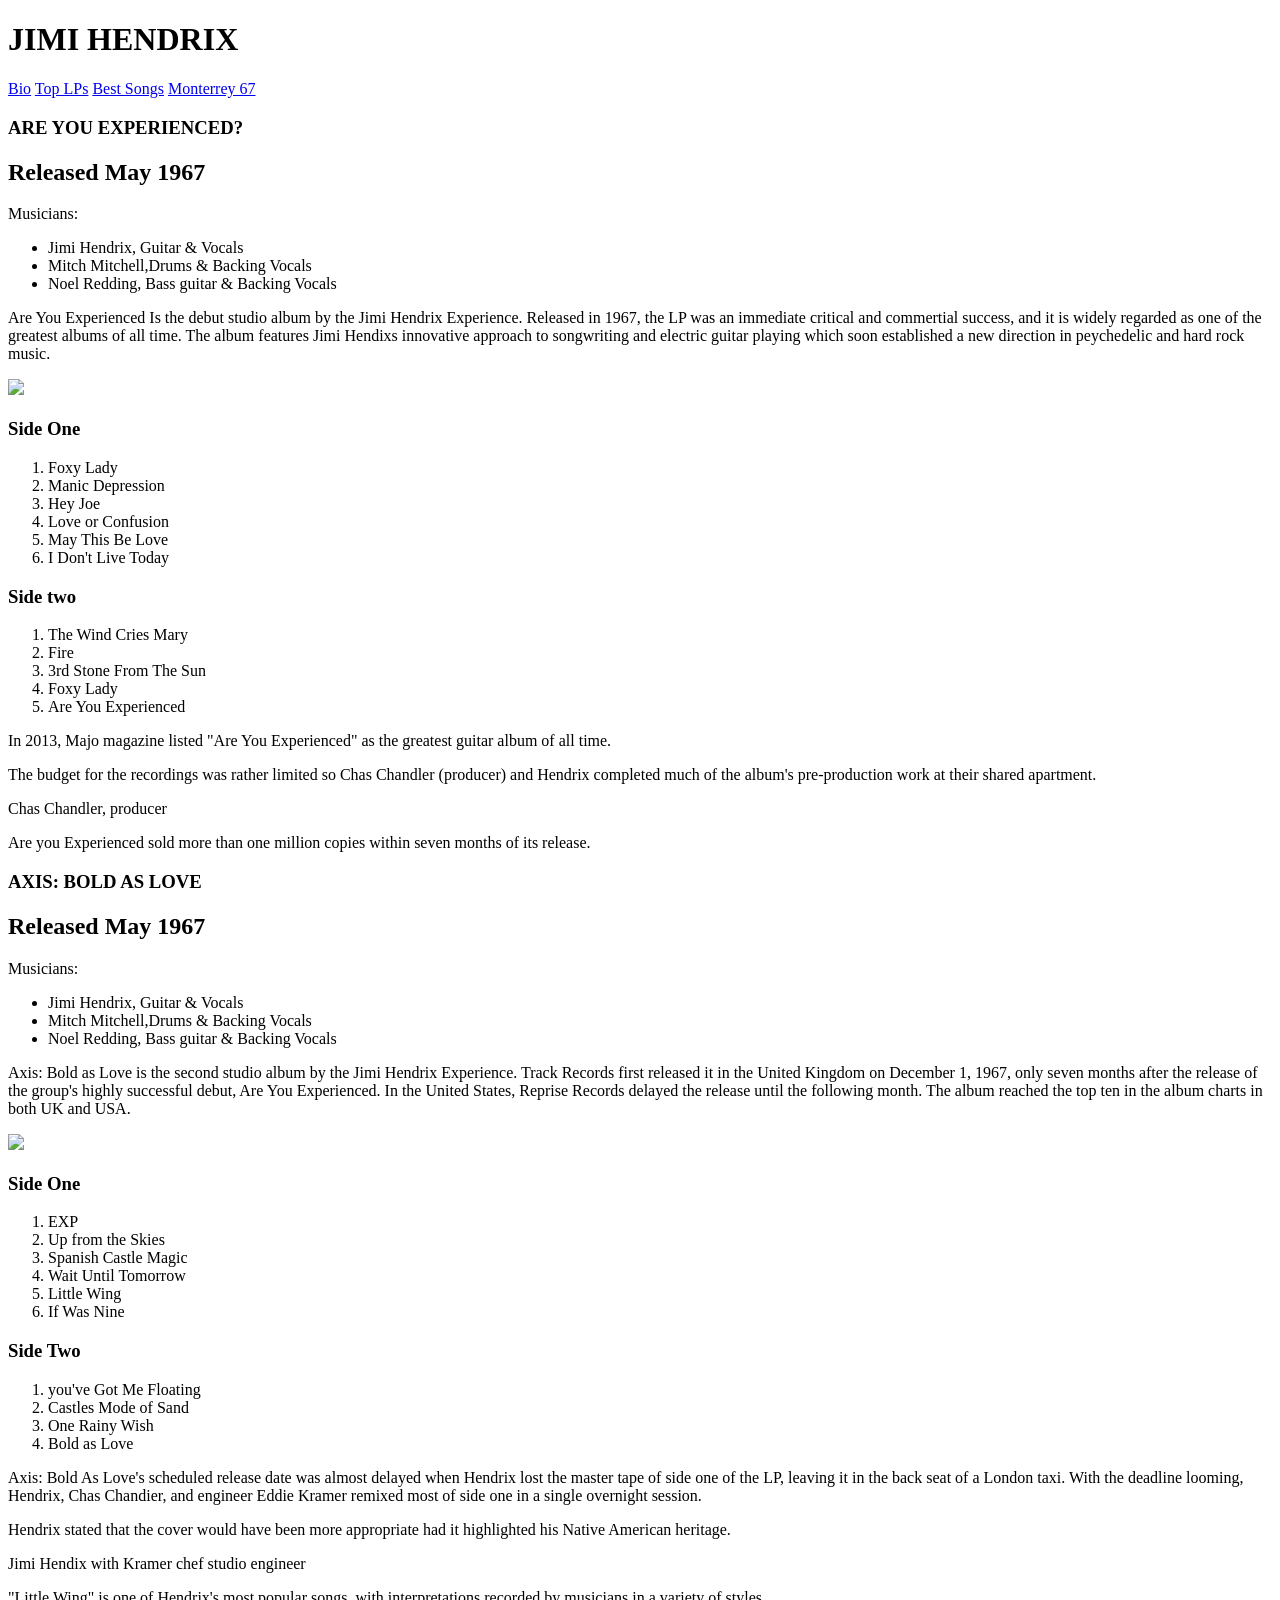
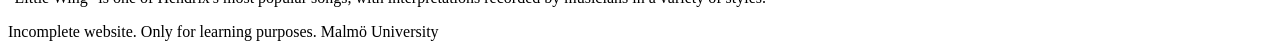
==== Uppgift.html @ 903c6076 "HTML HTML" ====
<!DOCTYPE html>
<html lang="en">

<head>
    <meta charset="UTF-8">
    <meta name="viewport" content="width=device-width, initial-scale=1.0">
    <link rel="stylesheet" href="uppgift.css">
    <title>Jimi Hendrix</title>
</head>

<body>
    <!--WORD WRAP-->
    <main>

        <header>
            <div>
                <h1>JIMI HENDRIX</h1>
                <div>
                    <a href="#">Bio</a>
                    <a href="#">Top LPs</a>
                    <a href="#">Best Songs</a>
                    <a href="#">Monterrey 67</a>
                </div>
            </div>
        </header>
        <article class="container1">
            <section>
                <div>
                    <h1>ARE YOU EXPERIENCED?</h1>
                    <h2>Released May 1967</h2>

                    <p>Musicians:</p>
                    <ul>
                        <li>Jimi Hendrix, Guitar & Vocals</li>
                        <li>Mitch Mitchell,Drums & Backing Vocals</li>
                        <li>Noel Redding, Bass guitar & Backing Vocals</li>
                    </ul>
                    <p>Are You Experienced Is the debut studio album by the Jimi Hendrix Experience. Released in 1967,
                        the LP was an immediate critical and commertial success, and it is widely regarded as one of the
                        greatest albums of all time. The album features Jimi Hendixs innovative approach to songwriting
                        and electric guitar playing which soon established a new direction in peychedelic and hard rock
                        music.</p>
                </div>
                <aside>
                    <div class="img-container">
                        <img src="images/the jimi.jpg">
                    </div>
                    
                    <nav>
                        <div>
                            <h3>Side One</h3>
                            <ol>
                                <li>Foxy Lady</li>
                                <li>Manic Depression</li>
                                <li>Hey Joe</li>
                                <li>Love or Confusion</li>
                                <li>May This Be Love</li>
                                <li>I Don't Live Today</li>
                            </ol>
                        </div>
                        <div>
                            <h3>Side two</h3>
                            <ol>
                                <li>The Wind Cries Mary</li>
                                <li>Fire</li>
                                <li>3rd Stone From The Sun</li>
                                <li>Foxy Lady</li>
                                <li>Are You Experienced</li>
                            </ol>
                        </div>
                    </nav>
                </aside>
            </section>
            <section>
                <div>
                    <p>
                        In 2013, Majo magazine listed "Are You Experienced" as the greatest guitar album of all time.
                    </p>
                </div>
                <div></div>
                <div>
                    <p>
                        The budget for the recordings was rather limited so Chas Chandler (producer) and Hendrix
                        completed much of the album's pre-production work at their shared apartment.
                    </p>
                </div>
                <div>
                    <p>
                        Chas Chandler, producer
                    </p>
                </div>
                <div>
                    <p>
                        Are you Experienced sold more than one million copies within seven months of its release.
                    </p>
                </div>
            </section>
        </article>




        <article class="container2">
            <section>
                <div>
                    <h1>AXIS: BOLD AS LOVE</h1>
                    <h2>Released May 1967</h2>

                    <p>Musicians:</p>
                    <ul>
                        <li>Jimi Hendrix, Guitar & Vocals</li>
                        <li>Mitch Mitchell,Drums & Backing Vocals</li>
                        <li>Noel Redding, Bass guitar & Backing Vocals</li>
                    </ul>
                    <p>Axis: Bold as Love is the second studio album by the Jimi Hendrix Experience. Track Records first
                        released it in the United Kingdom on December 1, 1967, only seven months after the release of
                        the group's highly successful debut, Are You Experienced. In the United States, Reprise Records
                        delayed the release until the following month. The album reached the top ten in the album charts
                        in both UK and USA.</p>
                </div>
                <aside>
                    <div class="img-container2">
                        <img src="images/axisboldaslove2.jpg">
                    </div>
                    <nav>
                        <div>
                            <h3>Side One</h3>
                            <ol>
                                <li>EXP</li>
                                <li>Up from the Skies</li>
                                <li>Spanish Castle Magic </li>
                                <li>Wait Until Tomorrow</li>
                                <li>Little Wing</li>
                                <li>If Was Nine</li>
                            </ol>
                        </div>
                        <div>                    
                            <h3>Side Two</h3>
                            <ol>
                                <li>you've Got Me Floating</li>
                                <li>Castles Mode of Sand</li>
                                <li>One Rainy Wish</li>
                                <li>Bold as Love</li>
                            </ol>
                        </div>
                    </nav>
                </aside>
            </section>
            <section>
                <div>
                    <p>
                        Axis: Bold As Love's scheduled release date was almost delayed when Hendrix lost the master tape of
                        side one of the LP, leaving it in the back seat of a London taxi. With the deadline looming,
                        Hendrix, Chas Chandier, and engineer Eddie Kramer remixed most of side one in a single overnight
                        session.
                    </p>
                </div>
                <div>
                    <p>
                        Hendrix stated that the cover would have been more appropriate had it highlighted his Native
                        American heritage.
                    </p>
                </div>
                <div>
                    <p>
                        Jimi Hendix with Kramer chef studio engineer
                    </p>
                </div>
                <div>
                    <p>
                        "Little Wing" is one of Hendrix's most popular songs, with interpretations recorded by musicians in
                        a variety of styles.
                    </p>
                </div>
            </section>
        </article>
        <footer>Incomplete website. Only for learning purposes. Malmö University</footer>

    </main>
</body>

</html>
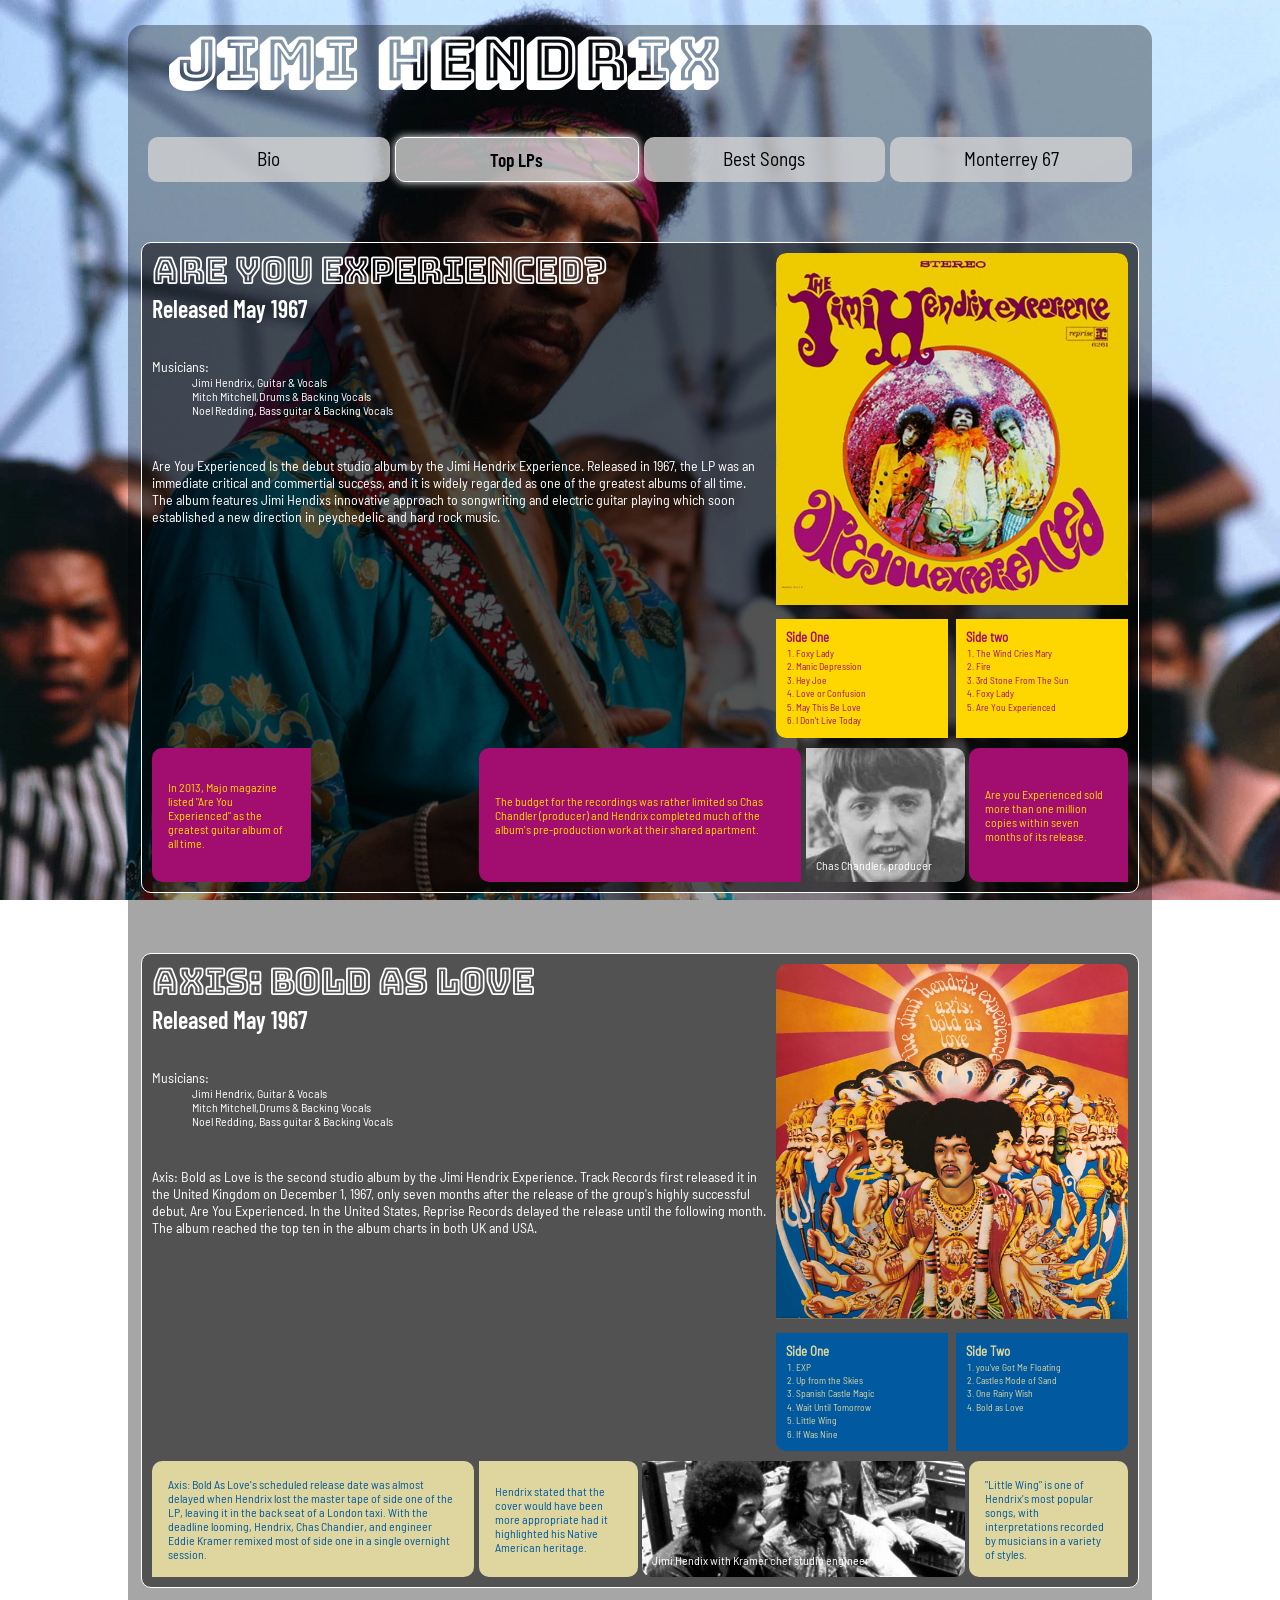
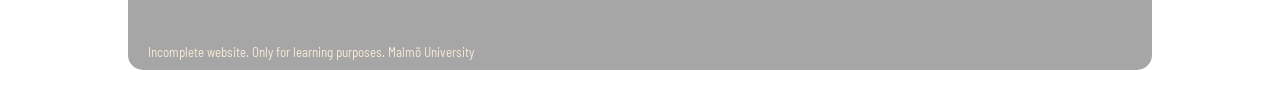
==== commit 116a0550: "Clean up project structure and styling" ====
--- a/Uppgift.html
+++ b/Uppgift.html
@@ -24,8 +24,8 @@
                 </div>
             </div>
         </header>
-        <article class="container1">
-            <section>
+        <article class="album album-purple">
+            <section >
                 <div>
                     <h1>ARE YOU EXPERIENCED?</h1>
                     <h2>Released May 1967</h2>
@@ -98,10 +98,7 @@
             </section>
         </article>
 
-
-
-
-        <article class="container2">
+        <article class="album album-blue">
             <section>
                 <div>
                     <h1>AXIS: BOLD AS LOVE</h1>
--- a/uppgift.css
+++ b/uppgift.css
@@ -0,0 +1,625 @@
+/* RESET + VARIABLES */
+* {
+    box-sizing: border-box;
+    margin: 0;
+}
+
+:root {
+    --main-width: 80vw;
+    --article-width: 78vw;
+
+    --dark-bg: #00000080;
+    --main-bg: #00000059;
+    --link-bg: #d3d3d3cc;
+    --link-hover: #0000008a;
+
+    --purple: #a10e70;
+    --gold: gold;
+    --blue: #015a9f;
+    --cream: hsl(51, 50%, 75%);
+    --white: white;
+
+    --radius: 10px;
+    --font-size: 1rem;
+}
+
+/* FONTS */
+@font-face {
+    font-family: "BungeeOutline";
+    src: url(fonts/Bungee_Outline/BungeeOutline-Regular.ttf);
+}
+
+@font-face {
+    font-family: "Bungeeshade";
+    src: url(fonts/Bungee_Shade/BungeeShade-Regular.ttf);
+}
+
+
+@font-face {
+    font-family: "BarlowCondensed";
+    src: url(fonts/Barlow_Condensed/BarlowCondensed-SemiBold.ttf);
+}
+
+@font-face {
+    font-family: "Barlowsemicondensed";
+    src: url(fonts/Barlow_Semi_Condensed/BarlowSemiCondensed-Regular.ttf);
+}
+
+/* GLOBAL */
+body {
+    max-width: 1200px;
+    margin: auto;
+    display: flex;
+    flex-direction: column;
+    align-items: center;
+    background-image: url(images/background.jpg);
+    background-size: cover;
+    background-attachment: fixed;
+}
+
+p,
+li,
+h3,
+a,
+footer {
+    font-family: "Barlowsemicondensed";
+}
+
+img {
+    max-width: 100%;
+    border-radius: var(--radius) var(--radius) 0 0;
+}
+
+a {
+    flex: 1 1 10px;
+    padding: 10px;
+    border-radius: var(--radius);
+    background-color: var(--link-bg);
+    color: black;
+    text-align: center;
+    text-decoration: none;
+    font-size: 1.2rem;
+    cursor: pointer;
+}
+
+a:hover {
+    background-color: var(--link-hover);
+}
+
+ol {
+    padding-left: 10px;
+    font-size: 0.6rem;
+}
+
+nav {
+    display: flex;
+    gap: 8px;
+}
+
+/* MAIN LAYOUT */
+main {
+    width: var(--main-width);
+    margin: 25px;
+    border-radius: 15px;
+    background-color: var(--main-bg);
+}
+
+header {
+    height: 100%;
+    margin: auto;
+    padding: 0 20px;
+    border-radius: 30px;
+}
+
+header div h1 {
+    position: relative;
+    top: -20px;
+    margin: 20px;
+    color: var(--white);
+    font-family: "BungeeShade";
+    font-size: 60px;
+}
+
+header div div:nth-child(2) {
+    display: flex;
+    gap: 5px;
+}
+
+
+header div a:nth-child(2) {
+    border: 1px solid var(--white);
+    box-shadow: 0 0 8px var(--white);
+    font-family: "BarlowCondensed";
+}
+
+header div a:nth-child(2):hover {
+    background-color: var(--link-bg);
+}
+
+/* ARTICLES */
+article {
+    width: var(--article-width);
+    margin: 60px 1vw 0;
+    padding: 0 10px;
+    border: 1px solid var(--white);
+    border-radius: var(--radius);
+    background-color: var(--dark-bg);
+}
+
+article h1 {
+    margin: 8px 0 16px;
+    color: var(--white);
+    font-family: "BungeeOutline";
+    font-size: 35px;
+    line-height: 1.2;
+}
+
+article h2 {
+    position: relative;
+    top: -15px;
+    margin-bottom: 20px;
+    font-family: "BarlowCondensed";
+}
+
+article p {
+    font-size: 14px;
+}
+
+article ul {
+    padding: 0 40px 40px;
+    list-style: none;
+    font-size: 0.75rem;
+}
+
+article > section:first-child {
+    display: flex;
+    gap: 8px;
+}
+
+article > section:first-child > div {
+    width: 70%;
+    color: var(--white);
+}
+
+/* ASIDE + TRACK LISTS */
+aside {
+    width: 40%;
+    display: grid;
+    grid-template-rows: auto auto;
+    gap: 10px;
+    margin-top: 10px;
+}
+
+aside nav div {
+    flex: 1 1 100px;
+    padding: 10px;
+    line-height: 1.4;
+}
+
+aside nav div:first-child {
+    border-radius: 0 0 0 var(--radius);
+}
+
+aside nav div:nth-child(2) {
+    border-radius: 0 0 var(--radius) 0;
+}
+
+aside nav h3 {
+    font-size: 0.8rem;
+}
+
+
+.album-purple aside nav div {
+    background-color: var(--gold);
+    color: var(--purple);
+}
+
+.album-blue aside nav div {
+    background-color: var(--blue);
+    color: var(--cream);
+}
+
+/* FACT SECTIONS */
+
+.album section:nth-child(2) {
+    display: grid;
+    grid-template-columns: repeat(6, 1fr);
+    column-gap: 0.3rem;
+    margin: 10px 0;
+}
+
+.album section:nth-child(2) div {
+    display: flex;
+    align-items: center;
+    justify-content: center;
+}
+
+.album section:nth-child(2) p {
+    font-size: 0.75rem;
+}
+
+.album-purple section:nth-child(2) p {
+    color: var(--gold);
+}
+
+.album-blue section:nth-child(2) p {
+    color: var(--blue);
+}
+
+.album-purple section:nth-child(2) div:nth-child(1),
+.album-purple section:nth-child(2) div:nth-child(3),
+.album-purple section:nth-child(2) div:nth-child(5) {
+    padding: 2rem 1rem;
+    background-color: var(--purple);
+}
+
+.album-blue section:nth-child(2) div {
+    background-color: var(--cream);
+}
+
+.album-blue section:nth-child(2) div:nth-child(1),
+.album-blue section:nth-child(2) div:nth-child(2),
+.album-blue section:nth-child(2) div:nth-child(4) {
+    padding: 1rem;
+}
+
+/* FACT CARD SHAPES */
+.album-purple section:nth-child(2) div:nth-child(1) {
+    border-radius: var(--radius) 0 var(--radius) var(--radius);
+}
+
+.album-purple section:nth-child(2) div:nth-child(3),
+.album-purple section:nth-child(2) div:nth-child(5),
+.album-blue section:nth-child(2) div:nth-child(4) {
+    border-radius: var(--radius) var(--radius) 0 var(--radius);
+}
+
+.album-purple section:nth-child(2) div:nth-child(4),
+.album-blue section:nth-child(2) div:nth-child(2),
+.album-blue section:nth-child(2) div:nth-child(3) {
+    border-radius: 0 var(--radius) var(--radius) var(--radius);
+}
+
+.album-blue section:nth-child(2) div:nth-child(1) {
+    border-radius: var(--radius) var(--radius) var(--radius) 0;
+}
+
+/* FACT GRID POSITIONS */
+.album-purple section:nth-child(2) div:nth-child(3) {
+    grid-column: 3 / 5;
+}
+
+.album-blue section:nth-child(2) div:nth-child(1) {
+    grid-column: 1 / 3;
+}
+
+.album-blue section:nth-child(2) div:nth-child(3) {
+    grid-column: 4 / 6;
+}
+
+/* IMAGE FACT CARDS */
+.album-purple section:nth-child(2) div:nth-child(4),
+.album-blue section:nth-child(2) div:nth-child(3) {
+    background-position: center;
+    background-size: cover;
+    align-items: flex-end;
+    justify-content: flex-start;
+}
+
+.album-purple section:nth-child(2) div:nth-child(4) {
+    background-image: url(images/oldimage.jpg);
+}
+
+.album-blue section:nth-child(2) div:nth-child(3) {
+    background-image: url(images/Jimistudio.jpg);
+
+}
+.album-purple section:nth-child(2) div:nth-child(4) p,
+.album-blue section:nth-child(2) div:nth-child(3) p {
+    padding: 10px;
+    color: var(--white);
+}
+
+.album-purple section:nth-child(2) div:nth-child(4) p {
+    width: 90%;
+}
+
+footer {
+    margin-top: 1rem;
+    padding: 40px 0 10px 20px;
+    color: antiquewhite;
+    font-size: 13px;
+}
+
+/*DESKTOP IMAGE HOVER */
+@media(min-width:800px) {
+    .img-container,
+    .img-container2 {
+        position: relative;
+        grid-column: 1;
+        grid-row: 1;
+        max-width: 100%;
+        height: auto;
+        overflow: hidden;
+        border-radius: var(--radius) var(--radius) 0 0;
+    }
+
+    .img-container::before,
+    .img-container2::before{
+        content: "";
+        position: absolute;
+        inset: 0;
+        background-size: cover;
+        opacity: 0;
+        transition: opacity 0.3s ease-in;
+    }
+
+    .img-container::before {
+        background-image: url(images/images.jpeg);
+    }
+
+    .img-container2::before {
+        background-image: url(images/new2.webp);
+    }
+
+    .img-container:hover::before,
+    .img-container2:hover::before {
+        opacity: 1;
+    }
+
+    .img-container img,
+    .img-container2 img {
+        width: 100%;
+        height: auto;
+        transition: opacity 1s ease-in;
+    }
+}
+
+/*Tablet*/
+@media (min-width:500px) and (max-width:800px) {
+    body {
+        background-color: aliceblue;
+        background-image: none;
+    }
+
+    header div h1 {
+        margin-top: 30px;
+        margin-bottom: 30px;
+        text-align: center;
+        line-height: 70px;
+    }
+
+    article > section:first-child {
+        flex-direction: column-reverse;
+        justify-content: center;
+    }
+
+    article > section:first-child > div {
+        width: 100%;
+    }
+    
+    article ul {
+        font-size: 12px;
+    }
+
+    aside {
+        width: auto;
+        grid-template-columns: 60% 37%;
+    }
+
+    aside nav {
+        flex-direction: column;
+    }
+
+    img {
+        border-radius: var(--radius) 0 0 var(--radius);
+    }
+
+    .album section:nth-child(2) div {
+        margin: 2px 0;
+    }
+
+    .album-purple section:nth-child(2) {
+        grid-template-columns: repeat(3, auto);
+        grid-template-rows: repeat(2, auto);
+    }
+
+    .album-purple section:nth-child(2) div:nth-child(4) {
+        grid-column: 2/3;
+    }
+
+    .album-purple section:nth-child(2) div:nth-child(5) {
+        grid-column: 3/4;
+    }
+
+    .album-blue h1 {
+        font-size: 30px;
+    }
+
+    .album-blue section:nth-child(2) {
+        grid-template-columns: repeat(4, auto);
+        grid-template-rows: repeat(2, auto);
+    }
+
+    .album-blue section:nth-child(2) div:nth-child(1) {
+        grid-column: 1/3;
+        grid-row: 1;
+    }
+
+    .album-blue section:nth-child(2) div:nth-child(3) {
+        grid-column: 2/4;
+        grid-row: 2;
+    }
+
+    .album-blue section:nth-child(2) div:nth-child(4) {
+        grid-column: 4/5;
+        grid-row: 2;
+    }
+}
+
+/*MOBILE */
+@media(max-width:506px) {
+    body {
+        background-image: url(images/backgroundmedia2.jpeg);
+        background-position: bottom;
+    }
+
+    main {
+        width: 100vw;
+        max-width: 100%;
+        background-color: transparent;
+    }
+
+    header{
+        padding: 0 10px;
+    }
+
+    header div h1 {
+        width: 80vw;
+        margin: 0 30px 0 0;
+        text-align: center;
+        font-size: 45px;
+        line-height: 80px;
+    }
+
+    a {
+        margin: 20px 0;
+        padding: 10px;
+        font-size: 12px;
+    }
+
+    article {
+        width: 91vw;
+        margin: 30px auto 0;
+    }
+
+    article h1 {
+        width: 50%;
+        margin-bottom: 30px;
+        line-height: 1.2;
+    }
+
+    article > section:first-child {
+        flex-direction: column-reverse;
+    }
+
+    article > section:first-child > div,
+    aside {
+        width: 100%;
+    }
+
+    .album-blue h1 {
+        width: 100%;
+    }
+
+    .album section:nth-child(2) div {
+        margin: 2px 0;
+    }
+
+    .album-purple section:nth-child(2) {
+        grid-template-columns: repeat(3, 1fr);
+
+    }
+
+    .album-purple section:nth-child(2) div:nth-child(2) {
+        grid-column: 1;
+        grid-row: 2;
+    }
+
+    .album-purple section:nth-child(2) div:nth-child(3) {
+        grid-column: 2/4;
+        grid-row: 1;
+    }
+
+    .album-purple section:nth-child(2) div:nth-child(4) {
+        grid-column: 2 /3;
+        grid-row: 2;
+    }
+
+    .album-blue section:nth-child(2) {
+        grid-template-columns: repeat(4, auto);
+    }
+
+    .album-blue section:nth-child(2) div:nth-child(1) {
+        grid-column: 1/4;
+    }
+
+    .album-blue section:nth-child(2) div:nth-child(2) {
+        grid-column: 4/5;
+    }
+
+    .album-blue section:nth-child(2) div:nth-child(3) {
+        grid-column: 1/4;
+        grid-row: 2;
+    }
+
+    .album-blue section:nth-child(2) div:nth-child(4) {
+        grid-column: 4/5;
+        grid-row: 2;
+    }
+}
+
+/* RESPONSIVE FONT TUNING */
+@media(min-width: 800px) and (max-width: 900px) {
+    header div h1 {
+        font-size: 3em;
+    }
+
+    article h1 {
+        font-size: calc(1.5 * var(--font-size));
+    }
+
+    article p {
+        font-size: 0.75rem;
+    }
+
+    aside nav h3 {
+        font-size: 0.7rem;
+    }
+
+    ol {
+        font-size: 0.55rem;
+    }
+
+    .album section:nth-child(2) p {
+        font-size: 0.65rem;
+    }
+}
+
+@media(min-width: 900px) and (max-width: 1200px){
+    header div h1{
+        font-size: calc( 80vw *0.06);
+    }
+
+    a{
+        font-size: calc( 1vw * 1.8);
+    }
+
+    article h1{
+    font-size: calc( 1vw * 3)
+    }
+
+    article p {
+        font-size: calc( 1vw * 1.35);
+    }
+
+    article ul{
+        font-size: calc( 1vw * 1.15);
+    }
+
+    aside nav h3 {
+        font-size: calc(1vw * 1.2);
+    }  
+
+    ol {
+        font-size: calc(1vw * 0.9);
+    }
+
+    .album section:nth-child(2) p {
+        font-size: calc(1vw * 1.14);
+    }
+
+    footer {
+        font-size: calc(1vw * 1 );
+    }
+}
